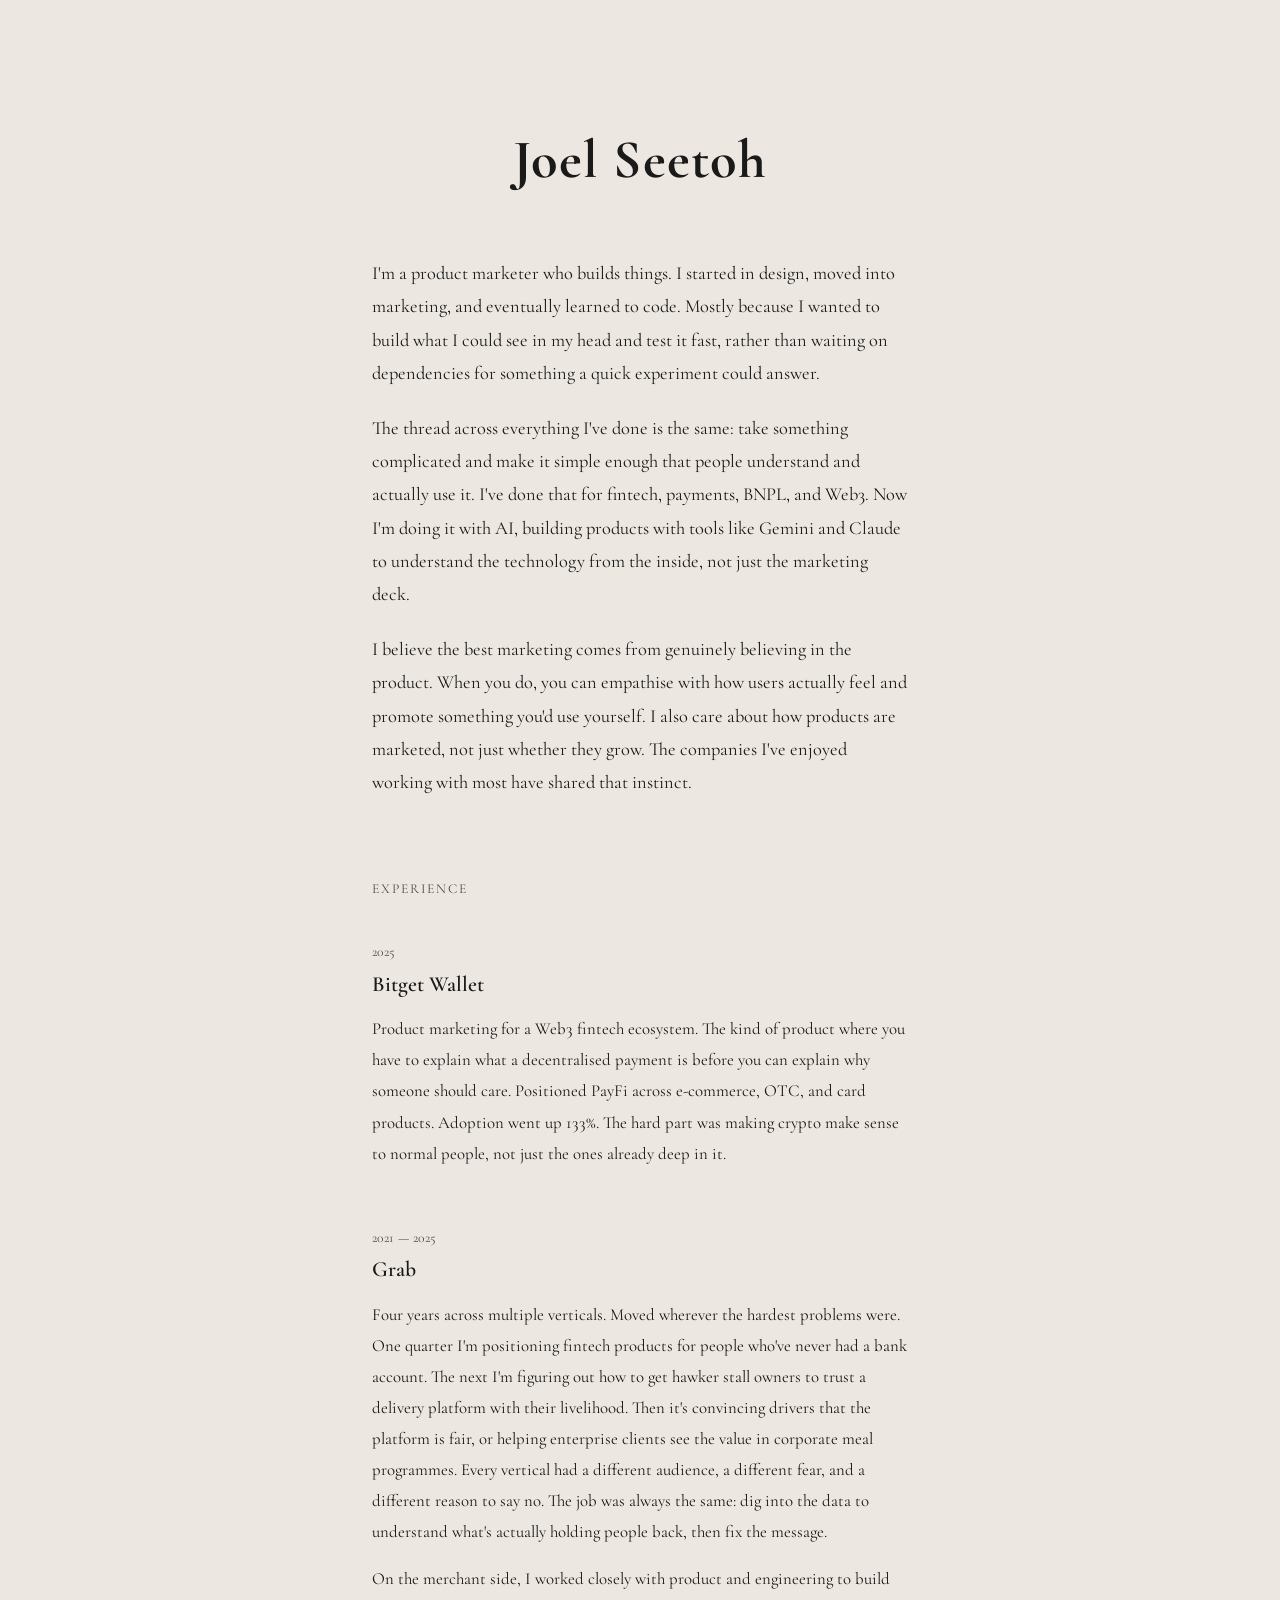
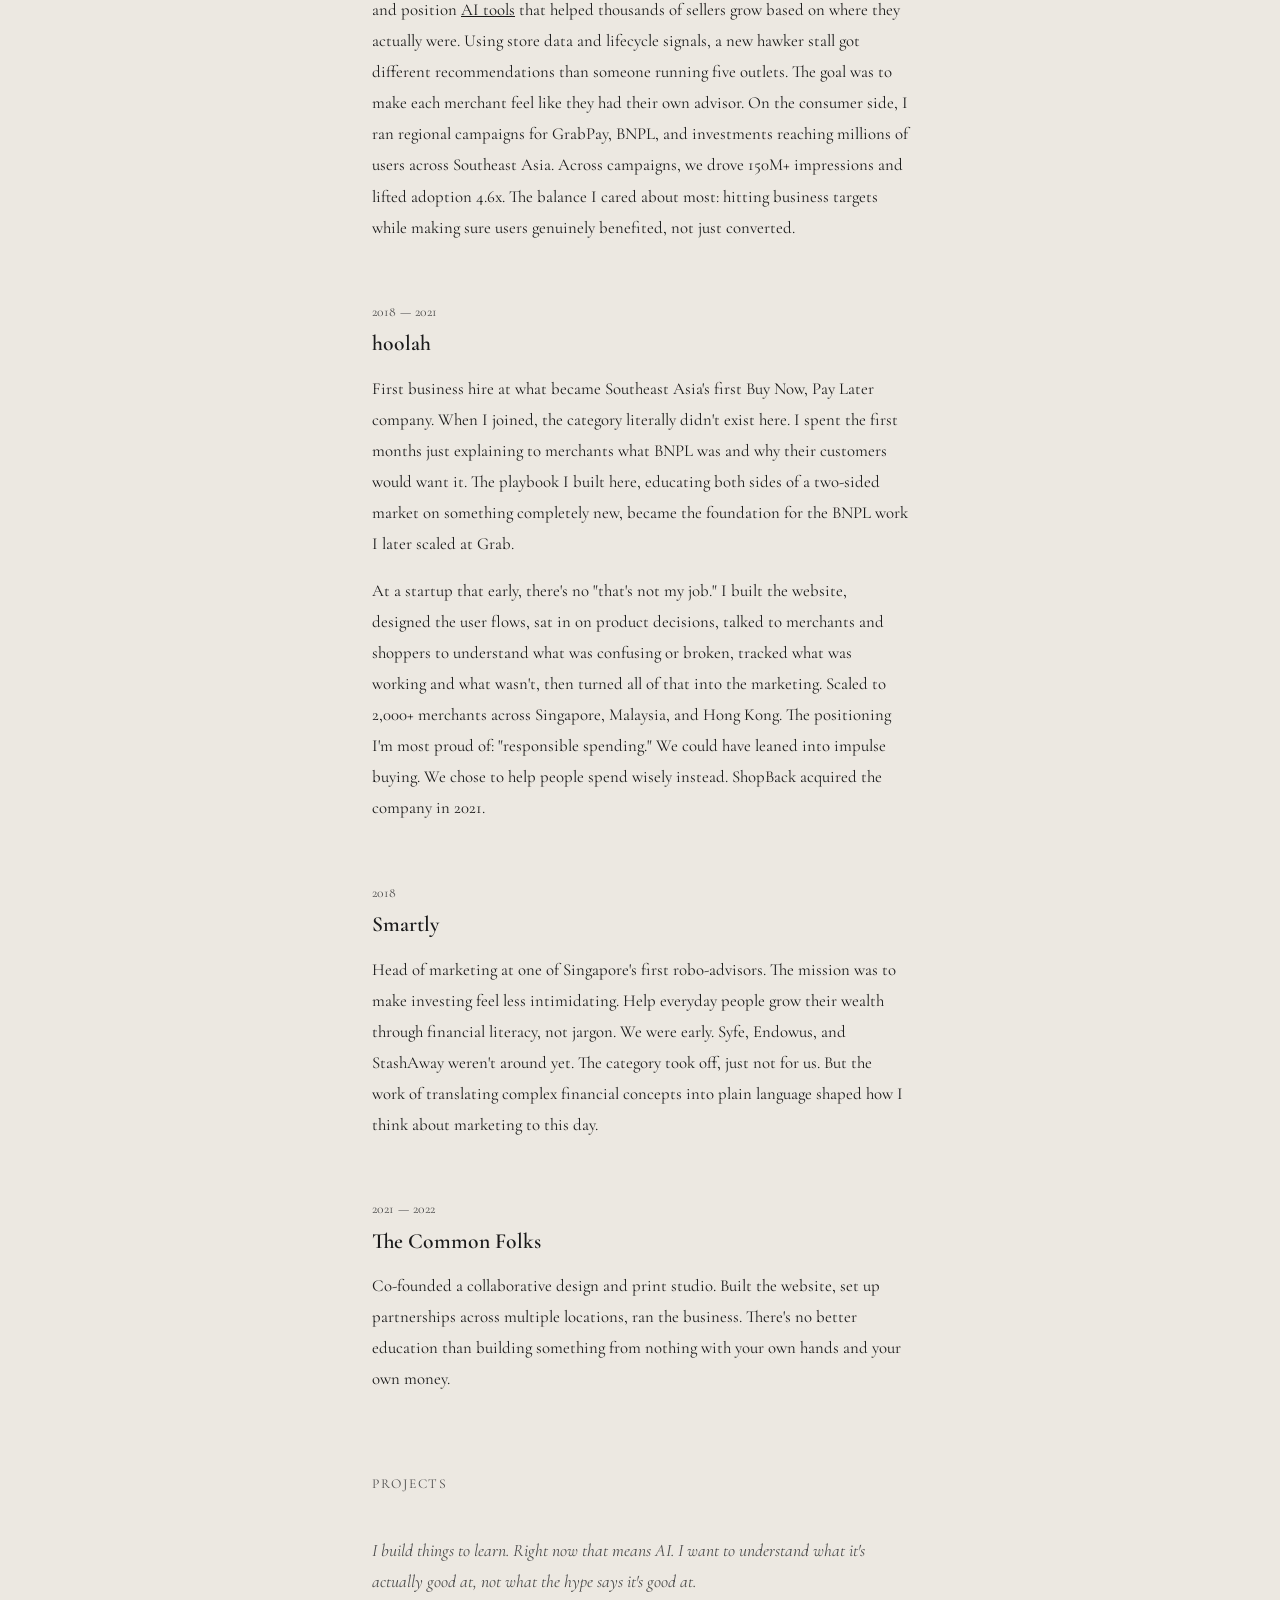
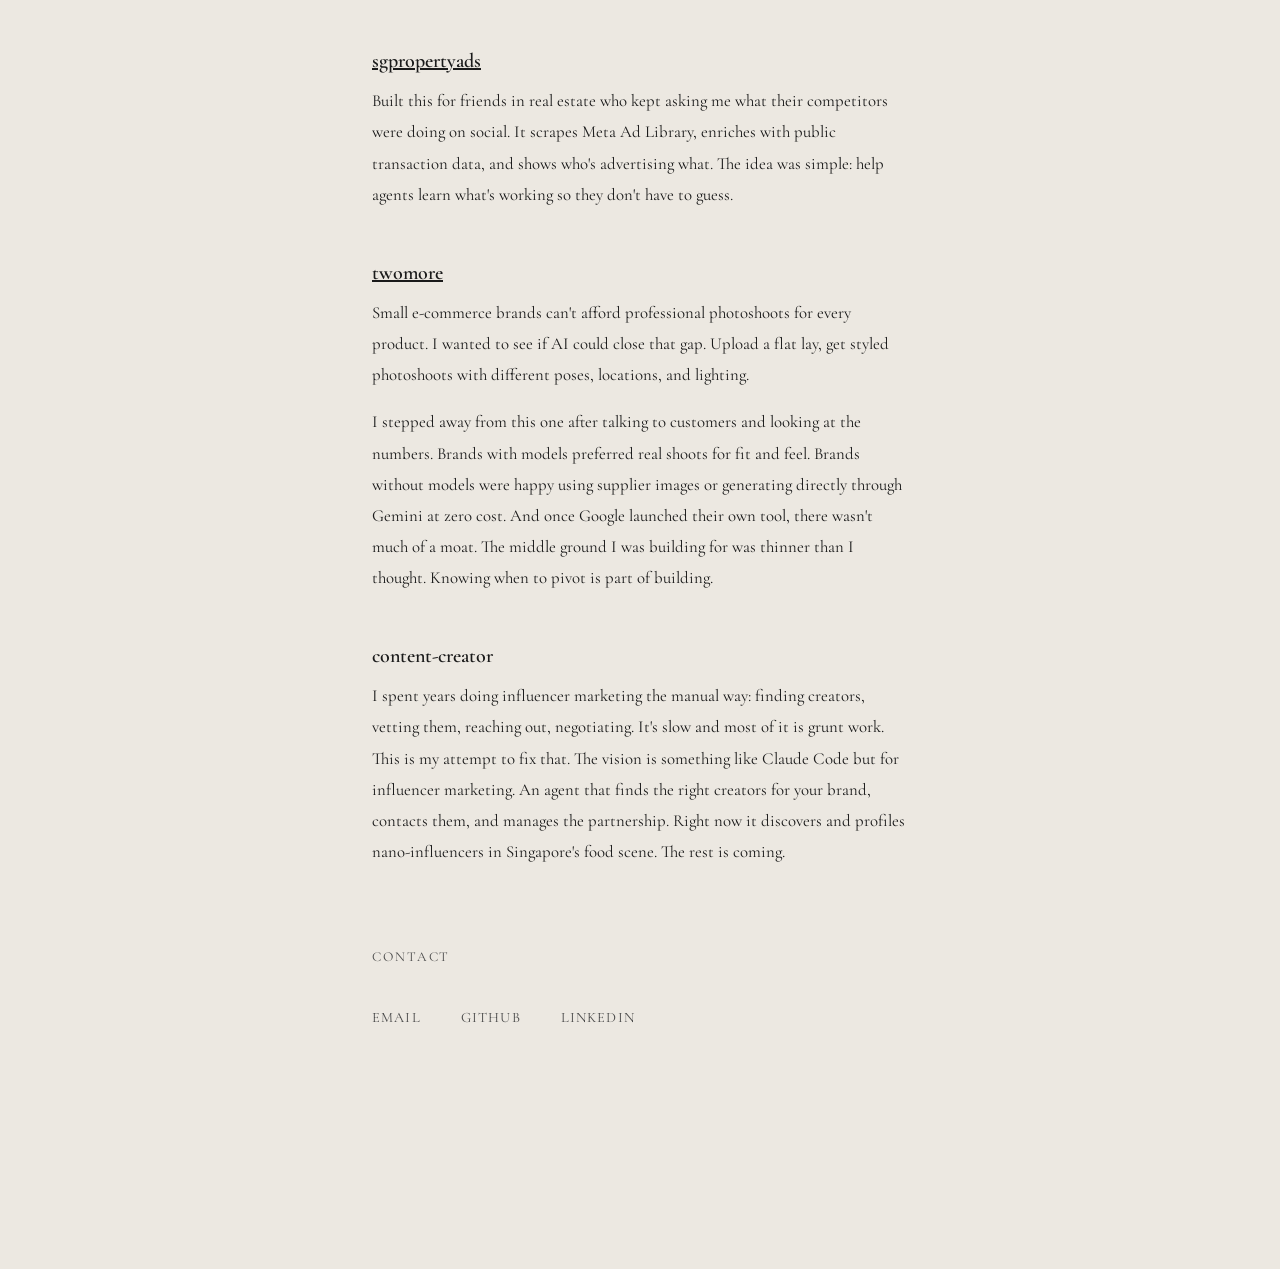
==== index.html @ f3212699 "Initial commit: personal website" ====
<!DOCTYPE html>
<html lang="en">
<head>
  <meta charset="UTF-8">
  <meta name="viewport" content="width=device-width, initial-scale=1.0">
  <title>Joel Seetoh</title>
  <meta name="description" content="Joel Seetoh — product marketer and builder. I make complicated things simple enough that people actually use them.">
  <meta property="og:title" content="Joel Seetoh">
  <meta property="og:description" content="Product marketer and builder. I make complicated things simple enough that people actually use them.">
  <meta property="og:type" content="website">
  <meta property="og:image" content="https://joelseetoh.com/og-image.png">
  <meta property="og:url" content="https://joelseetoh.com/">
  <meta property="og:site_name" content="Joel Seetoh">
  <meta name="twitter:card" content="summary_large_image">
  <meta name="twitter:title" content="Joel Seetoh">
  <meta name="twitter:description" content="Product marketer and builder. I make complicated things simple enough that people actually use them.">
  <meta name="twitter:image" content="https://joelseetoh.com/og-image.png">
  <link rel="icon" href="favicon.svg" type="image/svg+xml">
  <link rel="preconnect" href="https://fonts.googleapis.com">
  <link rel="preconnect" href="https://fonts.gstatic.com" crossorigin>
  <link href="https://fonts.googleapis.com/css2?family=Cormorant+Garamond:ital,wght@0,300;0,400;0,500;0,600;0,700;1,300;1,400;1,500&display=swap" rel="stylesheet">
  <link rel="stylesheet" href="style.css">
</head>
<body>

  <article>

    <header>
      <h1>Joel Seetoh</h1>
    </header>

    <section class="about">
      <p>I'm a product marketer who builds things. I started in design, moved into marketing, and eventually learned to code. Mostly because I wanted to build what I could see in my head and test it fast, rather than waiting on dependencies for something a quick experiment could answer.</p>
      <p>The thread across everything I've done is the same: take something complicated and make it simple enough that people understand and actually use it. I've done that for fintech, payments, BNPL, and Web3. Now I'm doing it with AI, building products with tools like Gemini and Claude to understand the technology from the inside, not just the marketing deck.</p>
      <p>I believe the best marketing comes from genuinely believing in the product. When you do, you can empathise with how users actually feel and promote something you'd use yourself. I also care about how products are marketed, not just whether they grow. The companies I've enjoyed working with most have shared that instinct.</p>
    </section>

    <section>
      <h2>Experience</h2>

      <div class="experience-item">
        <span class="period">2025</span>
        <h3>Bitget Wallet</h3>
        <p>Product marketing for a Web3 fintech ecosystem. The kind of product where you have to explain what a decentralised payment is before you can explain why someone should care. Positioned PayFi across e-commerce, OTC, and card products. Adoption went up 133%. The hard part was making crypto make sense to normal people, not just the ones already deep in it.</p>
      </div>

      <div class="experience-item">
        <span class="period">2021 — 2025</span>
        <h3>Grab</h3>
        <p>Four years across multiple verticals. Moved wherever the hardest problems were. One quarter I'm positioning fintech products for people who've never had a bank account. The next I'm figuring out how to get hawker stall owners to trust a delivery platform with their livelihood. Then it's convincing drivers that the platform is fair, or helping enterprise clients see the value in corporate meal programmes. Every vertical had a different audience, a different fear, and a different reason to say no. The job was always the same: dig into the data to understand what's actually holding people back, then fix the message.</p>
        <p>On the merchant side, I worked closely with product and engineering to build and position <a href="https://www.grab.com/sg/inside-grab/stories/new-tools-we-launched-in-2025-for-grab-merchants-to-boost-efficiency/">AI tools</a> that helped thousands of sellers grow based on where they actually were. Using store data and lifecycle signals, a new hawker stall got different recommendations than someone running five outlets. The goal was to make each merchant feel like they had their own advisor. On the consumer side, I ran regional campaigns for GrabPay, BNPL, and investments reaching millions of users across Southeast Asia. Across campaigns, we drove 150M+ impressions and lifted adoption 4.6x. The balance I cared about most: hitting business targets while making sure users genuinely benefited, not just converted.</p>
      </div>

      <div class="experience-item">
        <span class="period">2018 — 2021</span>
        <h3>hoolah</h3>
        <p>First business hire at what became Southeast Asia's first Buy Now, Pay Later company. When I joined, the category literally didn't exist here. I spent the first months just explaining to merchants what BNPL was and why their customers would want it. The playbook I built here, educating both sides of a two-sided market on something completely new, became the foundation for the BNPL work I later scaled at Grab.</p>
        <p>At a startup that early, there's no "that's not my job." I built the website, designed the user flows, sat in on product decisions, talked to merchants and shoppers to understand what was confusing or broken, tracked what was working and what wasn't, then turned all of that into the marketing. Scaled to 2,000+ merchants across Singapore, Malaysia, and Hong Kong. The positioning I'm most proud of: "responsible spending." We could have leaned into impulse buying. We chose to help people spend wisely instead. ShopBack acquired the company in 2021.</p>
      </div>

      <div class="experience-item">
        <span class="period">2018</span>
        <h3>Smartly</h3>
        <p>Head of marketing at one of Singapore's first robo-advisors. The mission was to make investing feel less intimidating. Help everyday people grow their wealth through financial literacy, not jargon. We were early. Syfe, Endowus, and StashAway weren't around yet. The category took off, just not for us. But the work of translating complex financial concepts into plain language shaped how I think about marketing to this day.</p>
      </div>

      <div class="experience-item">
        <span class="period">2021 — 2022</span>
        <h3>The Common Folks</h3>
        <p>Co-founded a collaborative design and print studio. Built the website, set up partnerships across multiple locations, ran the business. There's no better education than building something from nothing with your own hands and your own money.</p>
      </div>
    </section>

    <section>
      <h2>Projects</h2>
      <p class="section-intro">I build things to learn. Right now that means AI. I want to understand what it's actually good at, not what the hype says it's good at.</p>

      <div class="project-item">
        <h3><a href="https://sgpropertyads.com">sgpropertyads</a></h3>
        <p>Built this for friends in real estate who kept asking me what their competitors were doing on social. It scrapes Meta Ad Library, enriches with public transaction data, and shows who's advertising what. The idea was simple: help agents learn what's working so they don't have to guess.</p>
      </div>

      <div class="project-item">
        <h3><a href="https://two-more.com">twomore</a></h3>
        <p>Small e-commerce brands can't afford professional photoshoots for every product. I wanted to see if AI could close that gap. Upload a flat lay, get styled photoshoots with different poses, locations, and lighting.</p>
        <p>I stepped away from this one after talking to customers and looking at the numbers. Brands with models preferred real shoots for fit and feel. Brands without models were happy using supplier images or generating directly through Gemini at zero cost. And once Google launched their own tool, there wasn't much of a moat. The middle ground I was building for was thinner than I thought. Knowing when to pivot is part of building.</p>
      </div>

      <div class="project-item">
        <h3>content-creator</h3>
        <p>I spent years doing influencer marketing the manual way: finding creators, vetting them, reaching out, negotiating. It's slow and most of it is grunt work. This is my attempt to fix that. The vision is something like Claude Code but for influencer marketing. An agent that finds the right creators for your brand, contacts them, and manages the partnership. Right now it discovers and profiles nano-influencers in Singapore's food scene. The rest is coming.</p>
      </div>
    </section>

    <section class="contact">
      <h2>Contact</h2>
      <ul>
        <li><a href="mailto:joelseetoh@gmail.com">Email</a></li>
        <li><a href="https://github.com/kurosagii">GitHub</a></li>
        <li><a href="https://linkedin.com/in/joelseetoh">LinkedIn</a></li>
      </ul>
    </section>

  </article>

</body>
</html>
---- style.css ----
*,
*::before,
*::after {
  margin: 0;
  padding: 0;
  box-sizing: border-box;
}

:root {
  --bg: #ece8e1;
  --text: #1a1a1a;
  --text-secondary: #4a4a4a;
  --font: "Cormorant Garamond", "Georgia", serif;
}

html {
  scroll-behavior: smooth;
  -webkit-font-smoothing: antialiased;
  -moz-osx-font-smoothing: grayscale;
}

body {
  font-family: var(--font);
  color: var(--text);
  background-color: var(--bg);
  line-height: 1.5;
}

::selection {
  background-color: rgba(0, 100, 255, 0.26);
}

a {
  color: var(--text);
  text-decoration: underline;
  transition: opacity 0.2s ease;
}

a:hover {
  opacity: 0.4;
}

/* Layout */
article {
  max-width: 600px;
  margin: 0 auto;
  padding: 8rem 2rem 10rem;
}

/* Header */
header {
  margin-bottom: 4rem;
  text-align: center;
}

h1 {
  font-size: clamp(2.4rem, 5vw, 3.4rem);
  font-weight: 700;
  letter-spacing: 0.02em;
  line-height: 1.2;
}

/* About */
.about {
  margin-bottom: 5rem;
}

.about p {
  font-size: 1.15rem;
  font-weight: 400;
  line-height: 1.8;
  margin-bottom: 1.4rem;
}

.about p:last-child {
  margin-bottom: 0;
}

/* Sections */
section {
  margin-bottom: 5rem;
}

h2 {
  font-size: 0.85rem;
  font-weight: 400;
  letter-spacing: 0.14em;
  text-transform: uppercase;
  color: var(--text-secondary);
  margin-bottom: 2.5rem;
}

.section-intro {
  font-size: 1.1rem;
  font-weight: 400;
  font-style: italic;
  line-height: 1.8;
  color: var(--text-secondary);
  margin-bottom: 3rem;
}

/* Experience */
.experience-item {
  margin-bottom: 3.5rem;
}

.experience-item:last-child {
  margin-bottom: 0;
}

.experience-item .period {
  font-size: 0.85rem;
  color: var(--text-secondary);
  letter-spacing: 0.03em;
}

.experience-item h3 {
  font-size: 1.35rem;
  font-weight: 600;
  margin: 0.3rem 0 0.8rem;
}

.experience-item p {
  font-size: 1.05rem;
  font-weight: 400;
  line-height: 1.85;
  margin-bottom: 1rem;
}

.experience-item p:last-child {
  margin-bottom: 0;
}

/* Projects */
.project-item {
  margin-bottom: 3rem;
}

.project-item:last-child {
  margin-bottom: 0;
}

.project-item h3 {
  font-size: 1.25rem;
  font-weight: 600;
  margin-bottom: 0.6rem;
}

.project-item p {
  font-size: 1.05rem;
  font-weight: 400;
  line-height: 1.85;
  margin-bottom: 1rem;
}

.project-item p:last-child {
  margin-bottom: 0;
}

/* Contact */
.contact ul {
  list-style: none;
  display: flex;
  gap: 2.5rem;
}

.contact li {
  font-size: 0.9rem;
}

.contact a {
  font-weight: 400;
  letter-spacing: 0.08em;
  text-transform: uppercase;
  text-decoration: none;
  color: var(--text-secondary);
}

.contact a:hover {
  color: var(--text);
  opacity: 1;
}

/* Mobile */
@media (max-width: 480px) {
  article {
    padding: 5rem 1.5rem 6rem;
  }

  .contact ul {
    gap: 1.5rem;
  }
}
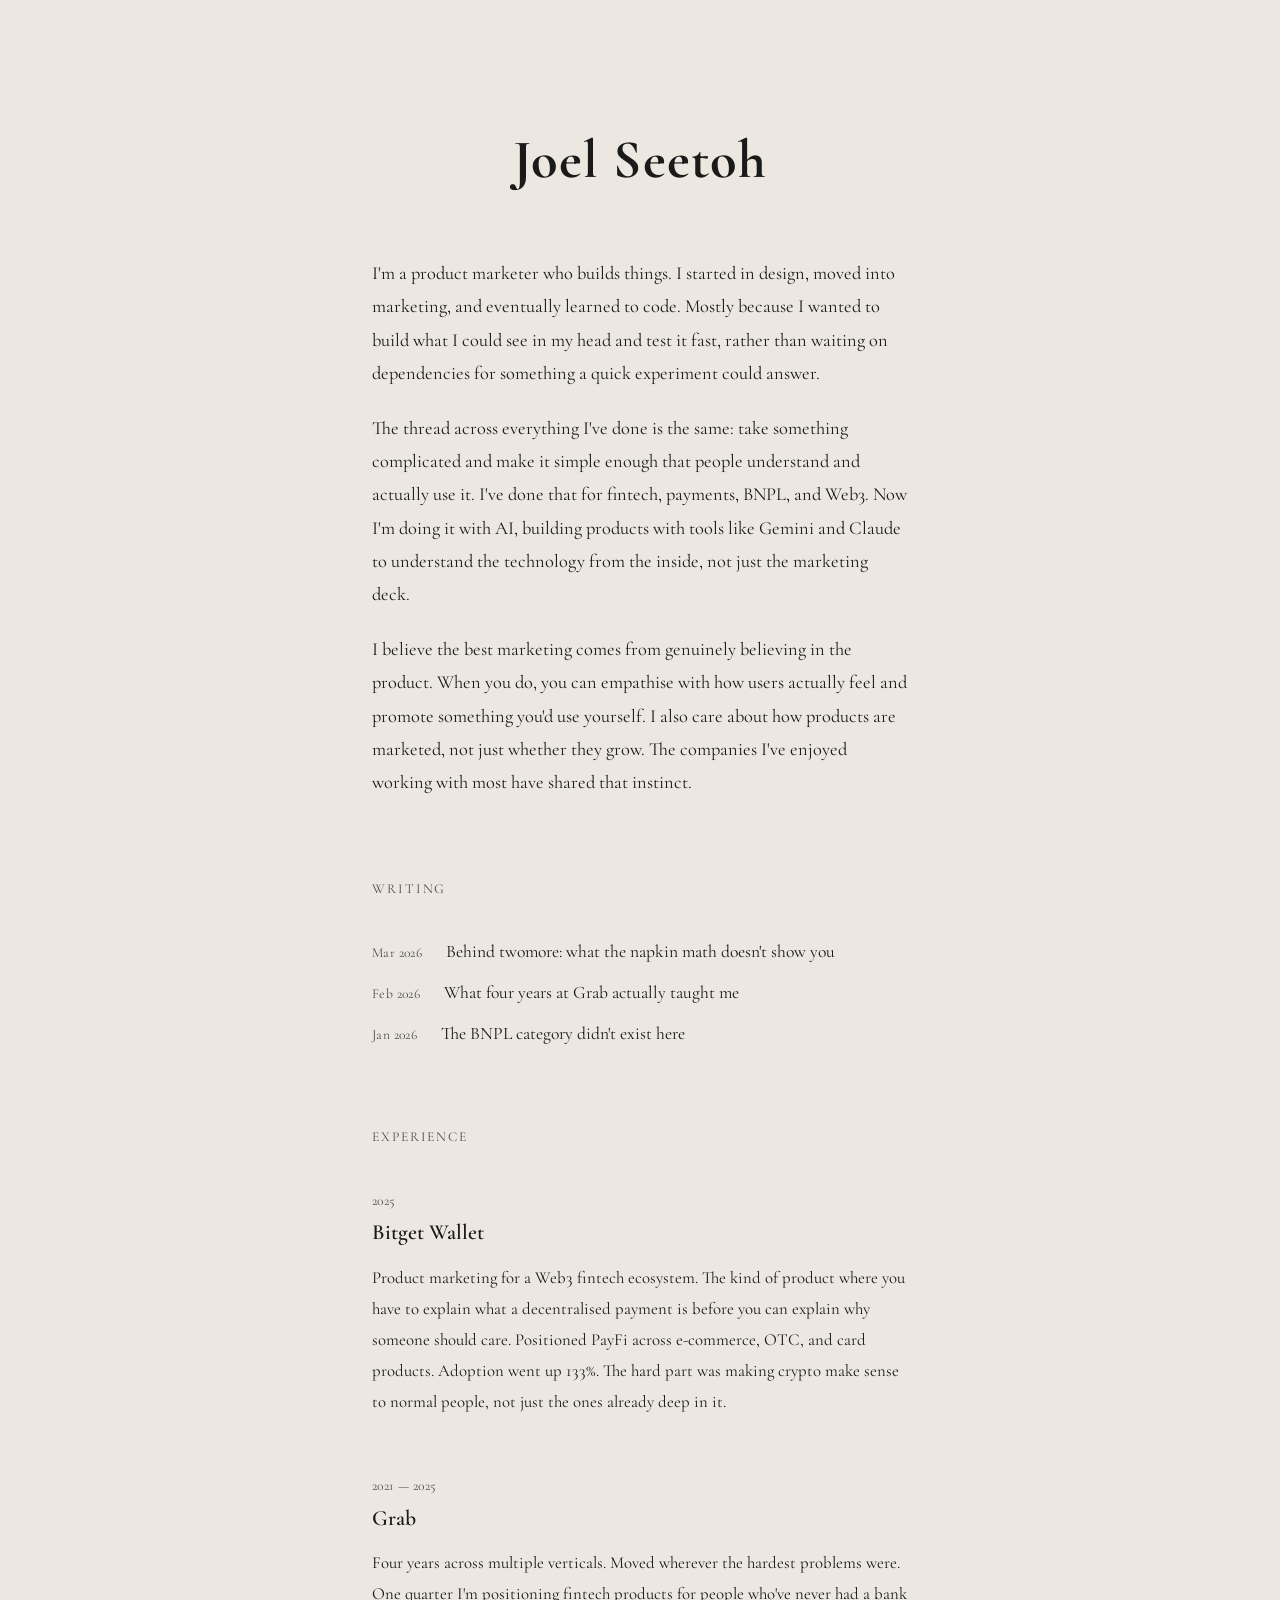
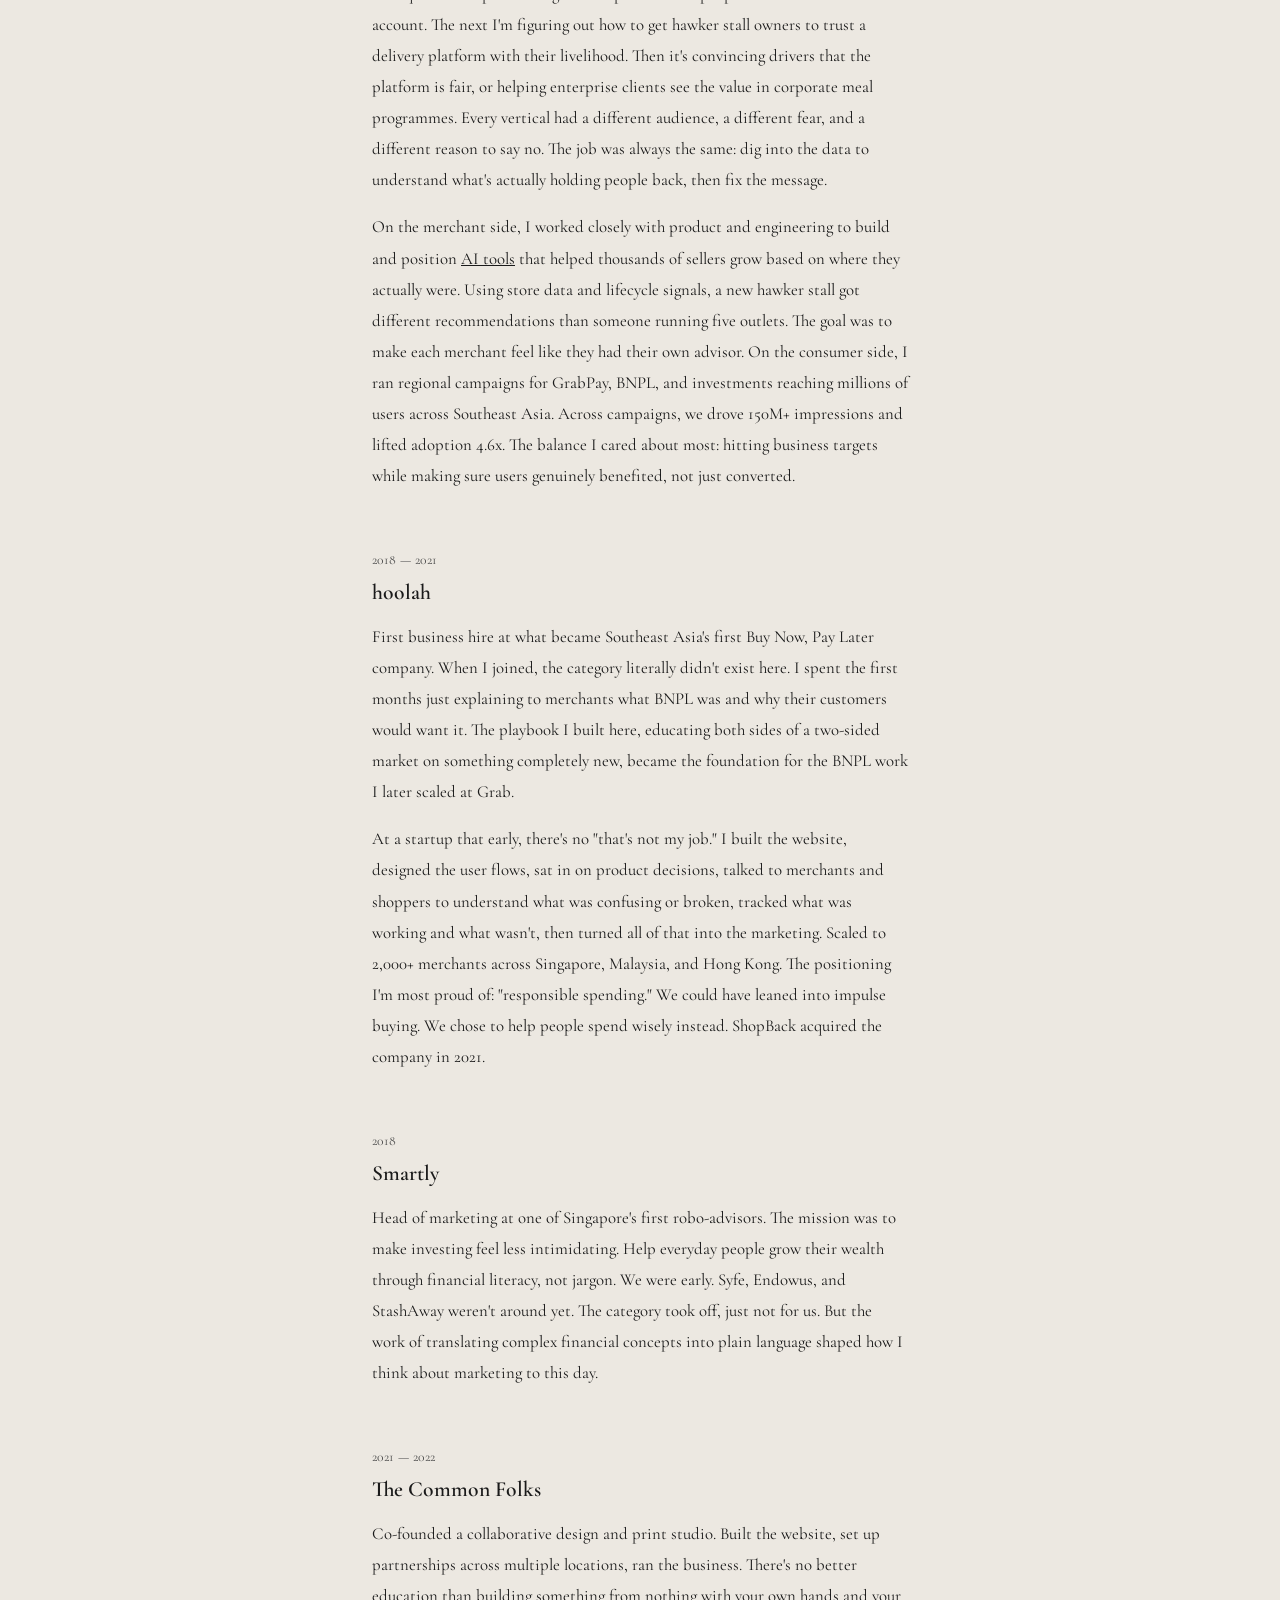
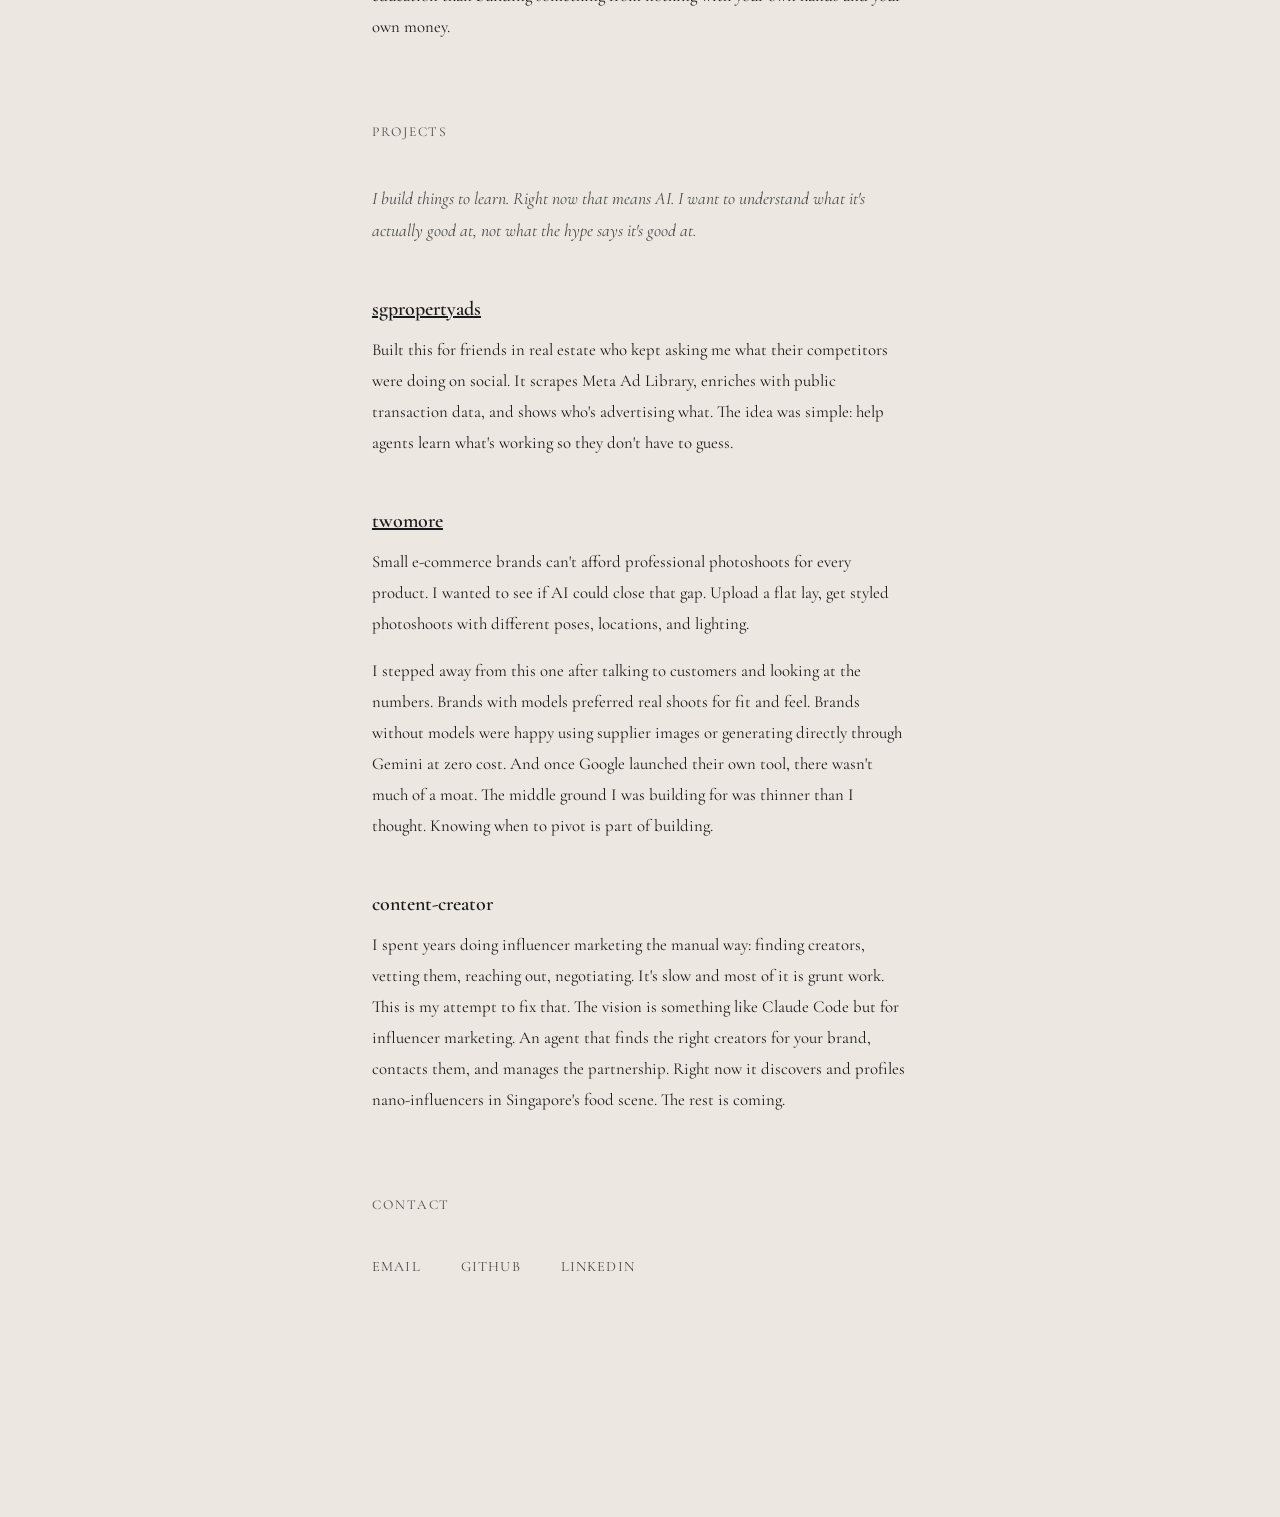
==== commit d0cf5f52: "Add Writing section and blog post styles Co-Authored-By: Claude Sonnet 4.6 <noreply@anthropic.com>" ====
--- a/index.html
+++ b/index.html
@@ -20,6 +20,14 @@
   <link rel="preconnect" href="https://fonts.gstatic.com" crossorigin>
   <link href="https://fonts.googleapis.com/css2?family=Cormorant+Garamond:ital,wght@0,300;0,400;0,500;0,600;0,700;1,300;1,400;1,500&display=swap" rel="stylesheet">
   <link rel="stylesheet" href="style.css">
+  <!-- PostHog -->
+  <script>
+    !function(t,e){var o,n,p,r;e.__SV||(window.posthog=e,e._i=[],e.init=function(i,s,a){function g(t,e){var o=e.split(".");2==o.length&&(t=t[o[0]],e=o[1]),t[e]=function(){t.push([e].concat(Array.prototype.slice.call(arguments,0)))}}(p=t.createElement("script")).type="text/javascript",p.crossOrigin="anonymous",p.async=!0,p.src=s.api_host.replace(".i.posthog.com","-assets.i.posthog.com")+"/static/array.js",(r=t.getElementsByTagName("script")[0]).parentNode.insertBefore(p,r);var u=e;for(void 0!==a?u=e[a]=[]:a="posthog",u.people=u.people||[],u.toString=function(t){var e="posthog";return"posthog"!==a&&(e+="."+a),t||(e+=" (stub)"),e},u.people.toString=function(){return u.toString(1)+".people (stub)"},o="init capture register register_once register_for_session unregister unregister_for_session getFeatureFlag getFeatureFlagPayload isFeatureEnabled reloadFeatureFlags updateEarlyAccessFeatureEnrollment getEarlyAccessFeatures on onFeatureFlags onSessionId getSurveys getActiveMatchingSurveys renderSurvey canRenderSurvey identify setPersonProperties group resetGroups setPersonPropertiesForFlags resetPersonPropertiesForFlags setGroupPropertiesForFlags resetGroupPropertiesForFlags reset get_distinct_id getGroups get_session_id get_session_replay_url alias set_config startSessionRecording stopSessionRecording sessionRecordingStarted captureException loadToolbar get_property getSessionProperty createPersonProfile opt_in_capturing opt_out_capturing has_opted_in_capturing has_opted_out_capturing clear_opt_in_out_capturing debug".split(" "),n=0;n<o.length;n++)g(u,o[n]);e._i.push([i,s,a])},e.__SV=1)}(document,window.posthog||[]);
+    posthog.init('phc_DruQY4Qgqo0eXSVyumRodYPZxE56rvlq6wdhV7PceyD', {
+      api_host: 'https://us.i.posthog.com',
+      person_profiles: 'identified_only',
+    })
+  </script>
 </head>
 <body>
 
@@ -33,6 +41,24 @@
       <p>I'm a product marketer who builds things. I started in design, moved into marketing, and eventually learned to code. Mostly because I wanted to build what I could see in my head and test it fast, rather than waiting on dependencies for something a quick experiment could answer.</p>
       <p>The thread across everything I've done is the same: take something complicated and make it simple enough that people understand and actually use it. I've done that for fintech, payments, BNPL, and Web3. Now I'm doing it with AI, building products with tools like Gemini and Claude to understand the technology from the inside, not just the marketing deck.</p>
       <p>I believe the best marketing comes from genuinely believing in the product. When you do, you can empathise with how users actually feel and promote something you'd use yourself. I also care about how products are marketed, not just whether they grow. The companies I've enjoyed working with most have shared that instinct.</p>
+    </section>
+
+    <section class="writing">
+      <h2>Writing</h2>
+      <ul class="writing-list">
+        <li>
+          <span class="period">Mar 2026</span>
+          <a href="/blog/why-i-started-building-with-ai/">Behind twomore: what the napkin math doesn't show you</a>
+        </li>
+        <li>
+          <span class="period">Feb 2026</span>
+          <a href="/blog/what-four-years-at-grab-taught-me/">What four years at Grab actually taught me</a>
+        </li>
+        <li>
+          <span class="period">Jan 2026</span>
+          <a href="/blog/the-bnpl-category-didnt-exist-here/">The BNPL category didn't exist here</a>
+        </li>
+      </ul>
     </section>
 
     <section>
--- a/style.css
+++ b/style.css
@@ -99,6 +99,41 @@
   margin-bottom: 3rem;
 }
 
+/* Writing */
+.writing-list {
+  list-style: none;
+}
+
+.writing-list li {
+  display: flex;
+  gap: 1.5rem;
+  align-items: baseline;
+  margin-bottom: 0.9rem;
+}
+
+.writing-list li:last-child {
+  margin-bottom: 0;
+}
+
+.writing-list .period {
+  font-size: 0.85rem;
+  color: var(--text-secondary);
+  letter-spacing: 0.03em;
+  white-space: nowrap;
+  flex-shrink: 0;
+}
+
+.writing-list a {
+  font-size: 1.1rem;
+  font-weight: 400;
+  text-decoration: none;
+  color: var(--text);
+}
+
+.writing-list a:hover {
+  opacity: 0.4;
+}
+
 /* Experience */
 .experience-item {
   margin-bottom: 3.5rem;
@@ -181,6 +216,106 @@
   opacity: 1;
 }
 
+/* Blog post */
+.home-link {
+  text-decoration: none;
+  color: inherit;
+}
+
+.back-link {
+  display: inline-block;
+  margin-bottom: 4rem;
+  font-size: 0.85rem;
+  letter-spacing: 0.08em;
+  text-transform: uppercase;
+  text-decoration: none;
+  color: var(--text-secondary);
+}
+
+.back-link:hover {
+  color: var(--text);
+  opacity: 1;
+}
+
+.post-header {
+  margin-bottom: 3.5rem;
+}
+
+.post-title {
+  font-size: clamp(1.8rem, 4vw, 2.6rem);
+  font-weight: 600;
+  line-height: 1.25;
+  letter-spacing: 0.01em;
+  margin-bottom: 0.75rem;
+}
+
+.post-date {
+  font-size: 0.85rem;
+  color: var(--text-secondary);
+  letter-spacing: 0.03em;
+}
+
+.post-body p {
+  font-size: 1.1rem;
+  font-weight: 400;
+  line-height: 1.9;
+  margin-bottom: 1.6rem;
+}
+
+.post-body h3 {
+  font-size: 1.2rem;
+  font-weight: 600;
+  letter-spacing: 0.01em;
+  margin-top: 3rem;
+  margin-bottom: 1rem;
+}
+
+.post-body p:last-child {
+  margin-bottom: 0;
+}
+
+/* Post images */
+.post-image {
+  margin: 2.5rem 0;
+}
+
+.post-image img {
+  width: 100%;
+  display: block;
+}
+
+.post-image figcaption {
+  font-size: 0.82rem;
+  color: var(--text-secondary);
+  margin-top: 0.6rem;
+  line-height: 1.5;
+}
+
+.post-image .image-pair {
+  display: grid;
+  grid-template-columns: 1fr 1fr;
+  gap: 4px;
+}
+
+.post-image .image-pair img {
+  width: 100%;
+  display: block;
+  object-fit: cover;
+}
+
+.post-image .placeholder {
+  width: 100%;
+  aspect-ratio: 16 / 9;
+  background-color: #e0dbd4;
+  display: flex;
+  align-items: center;
+  justify-content: center;
+  font-size: 0.8rem;
+  color: var(--text-secondary);
+  letter-spacing: 0.08em;
+  text-transform: uppercase;
+}
+
 /* Mobile */
 @media (max-width: 480px) {
   article {
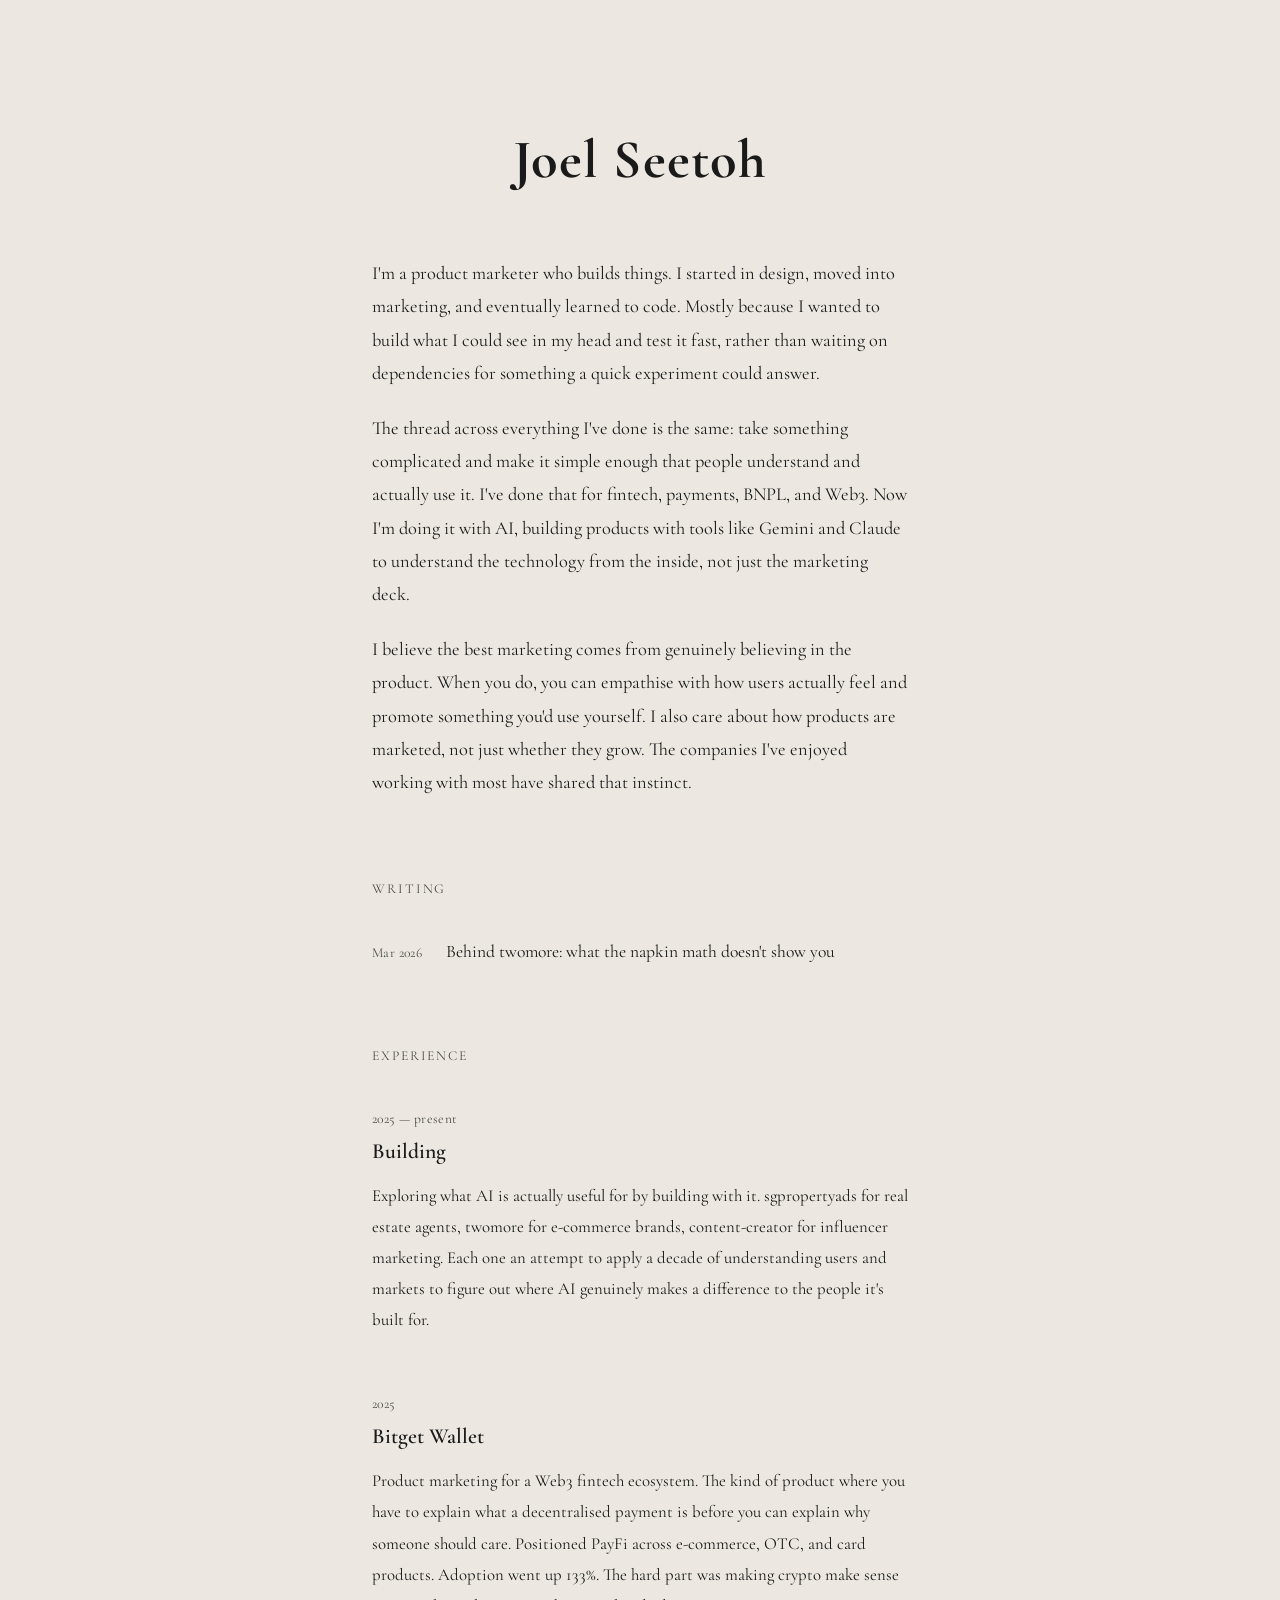
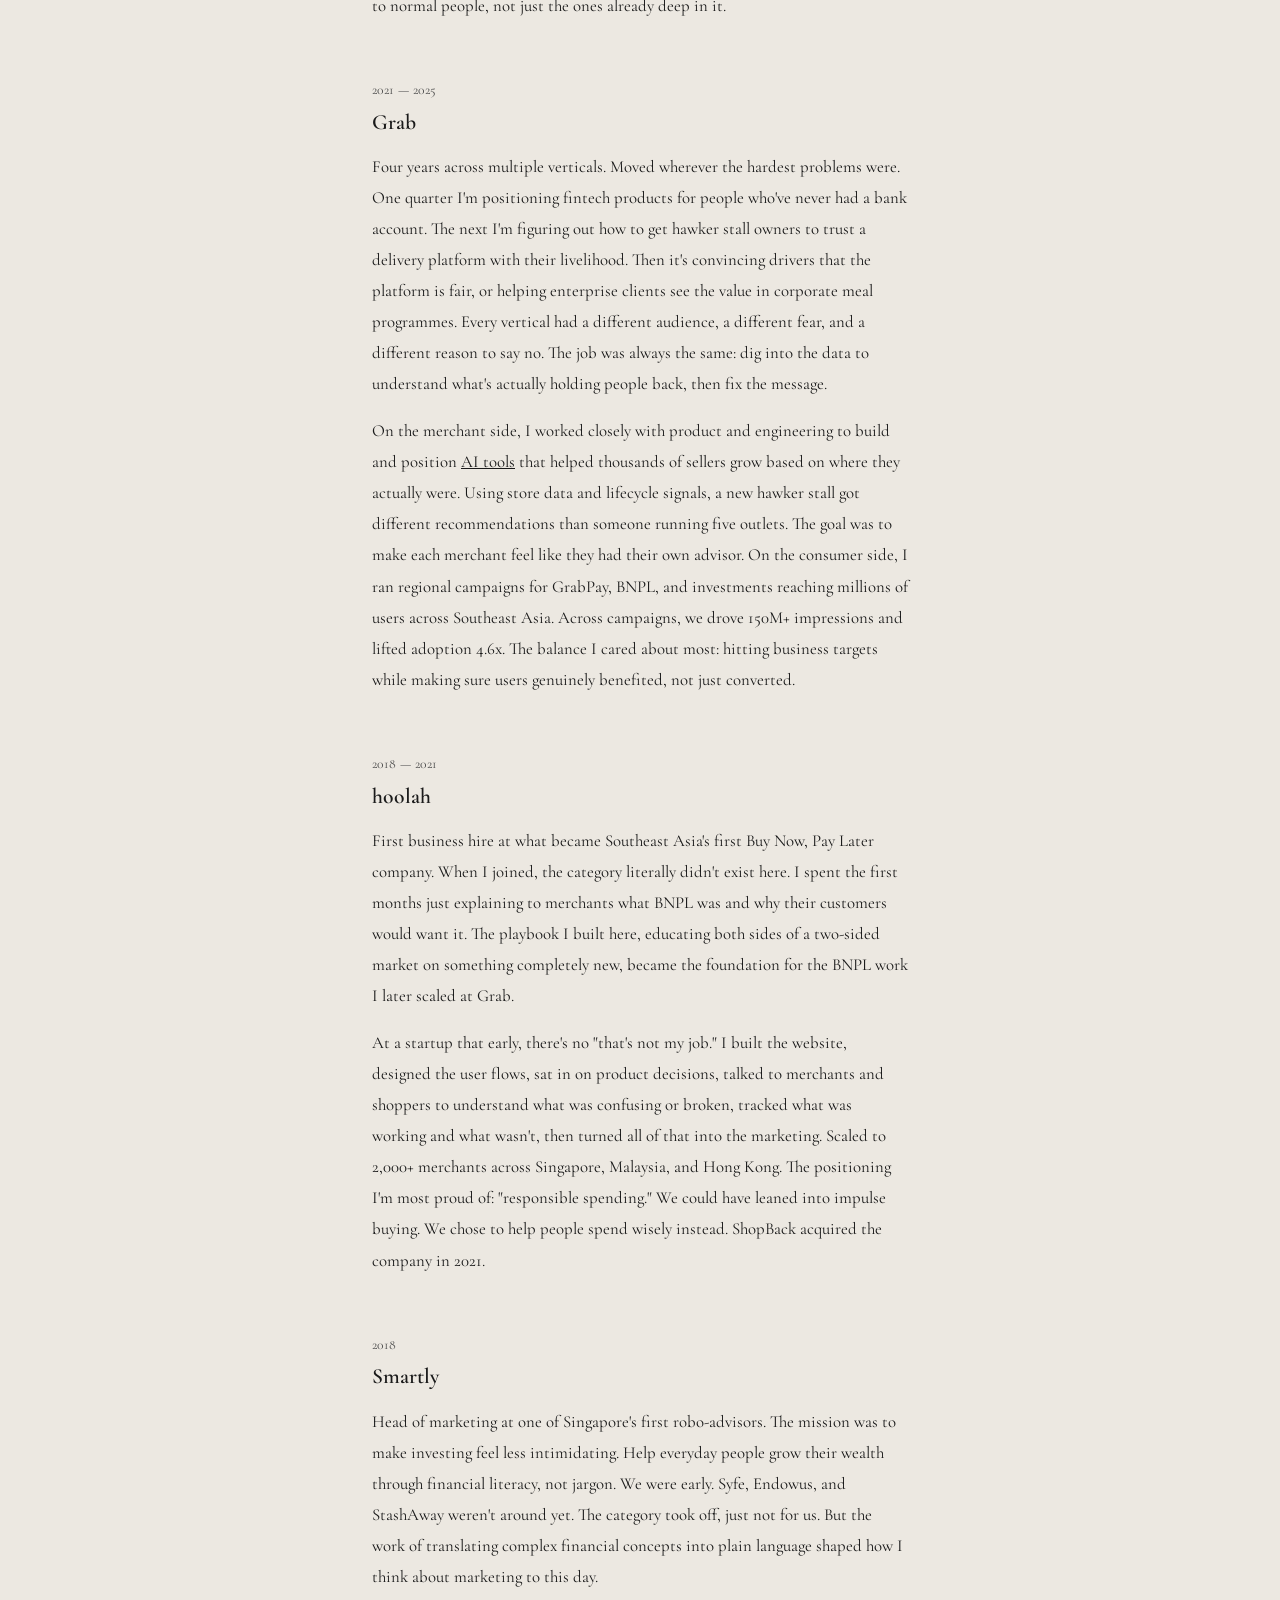
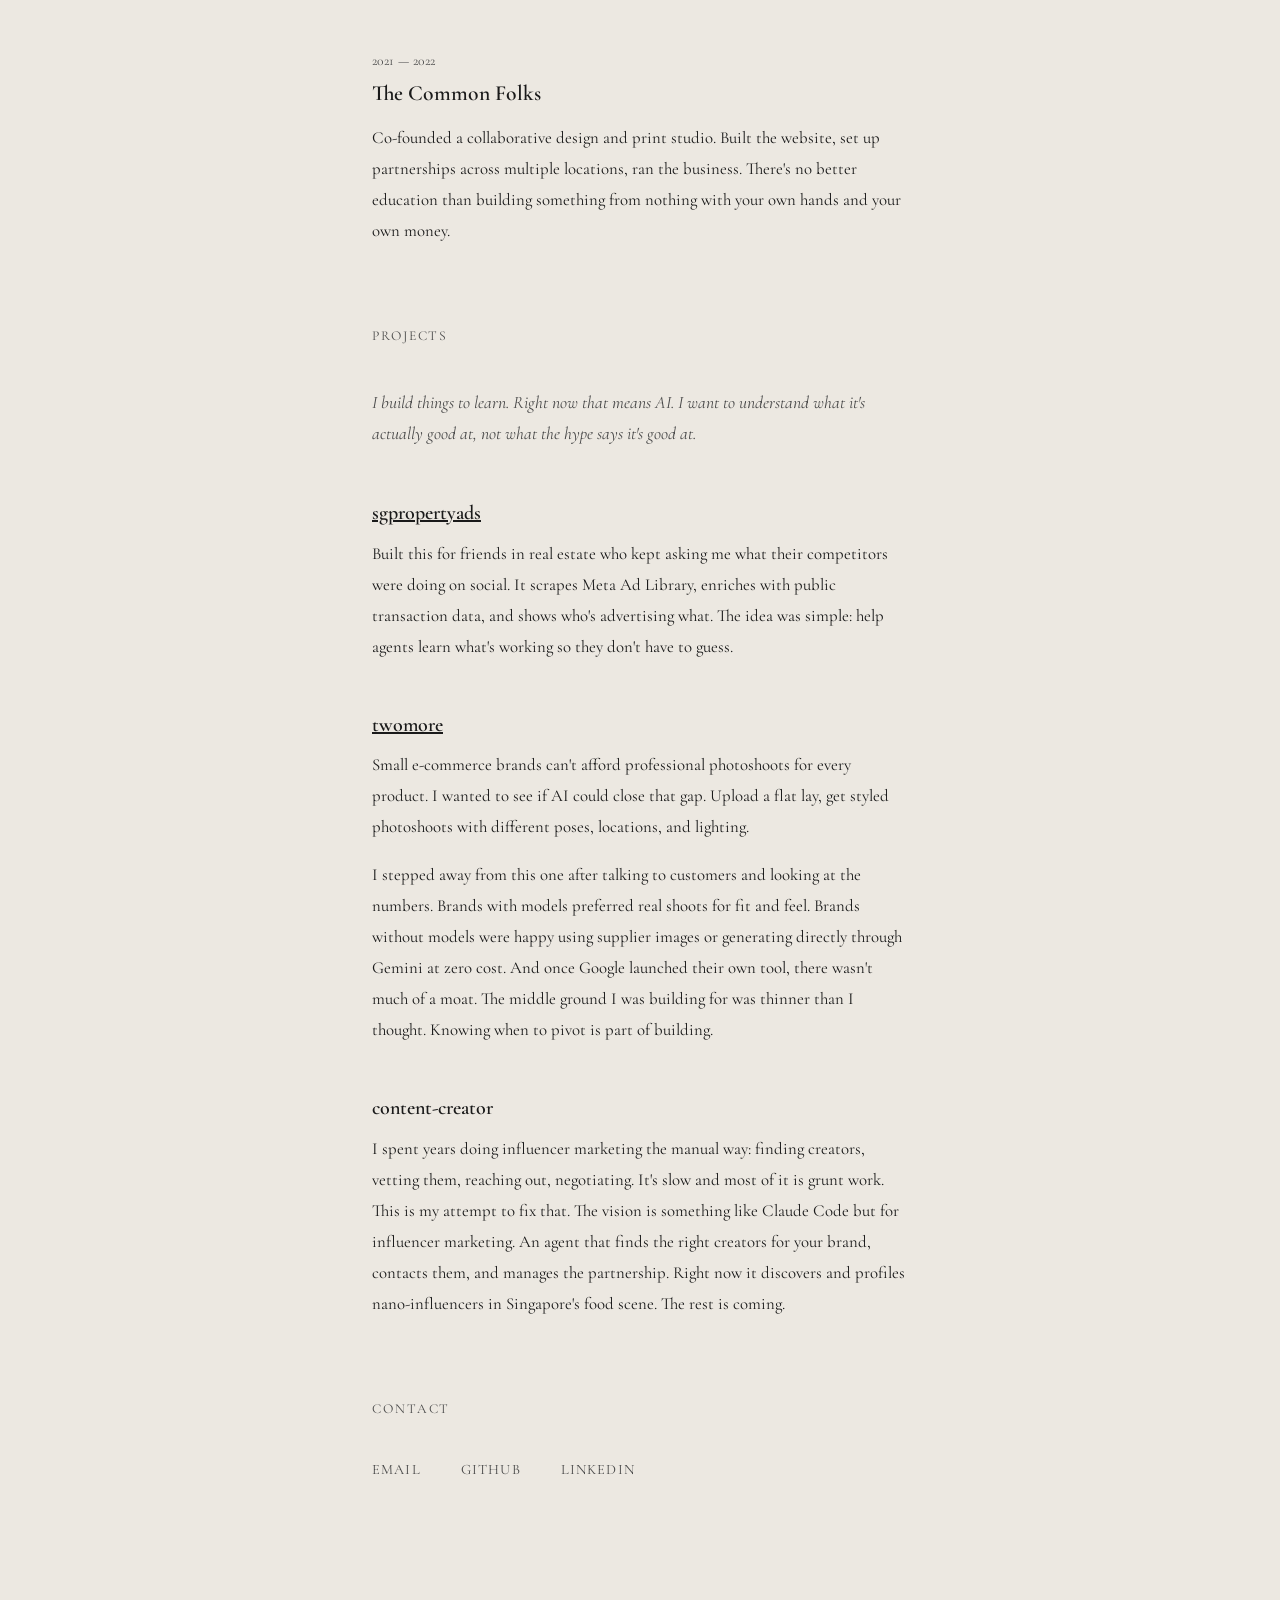
==== commit fc757f15: "Update homepage Writing section, experience entry, and blog post edits Co-Authored-By: Claude Sonnet" ====
--- a/index.html
+++ b/index.html
@@ -50,19 +50,17 @@
           <span class="period">Mar 2026</span>
           <a href="/blog/why-i-started-building-with-ai/">Behind twomore: what the napkin math doesn't show you</a>
         </li>
-        <li>
-          <span class="period">Feb 2026</span>
-          <a href="/blog/what-four-years-at-grab-taught-me/">What four years at Grab actually taught me</a>
-        </li>
-        <li>
-          <span class="period">Jan 2026</span>
-          <a href="/blog/the-bnpl-category-didnt-exist-here/">The BNPL category didn't exist here</a>
-        </li>
       </ul>
     </section>
 
     <section>
       <h2>Experience</h2>
+
+      <div class="experience-item">
+        <span class="period">2025 — present</span>
+        <h3>Building</h3>
+        <p>Exploring what AI is actually useful for by building with it. sgpropertyads for real estate agents, twomore for e-commerce brands, content-creator for influencer marketing. Each one an attempt to apply a decade of understanding users and markets to figure out where AI genuinely makes a difference to the people it's built for.</p>
+      </div>
 
       <div class="experience-item">
         <span class="period">2025</span>
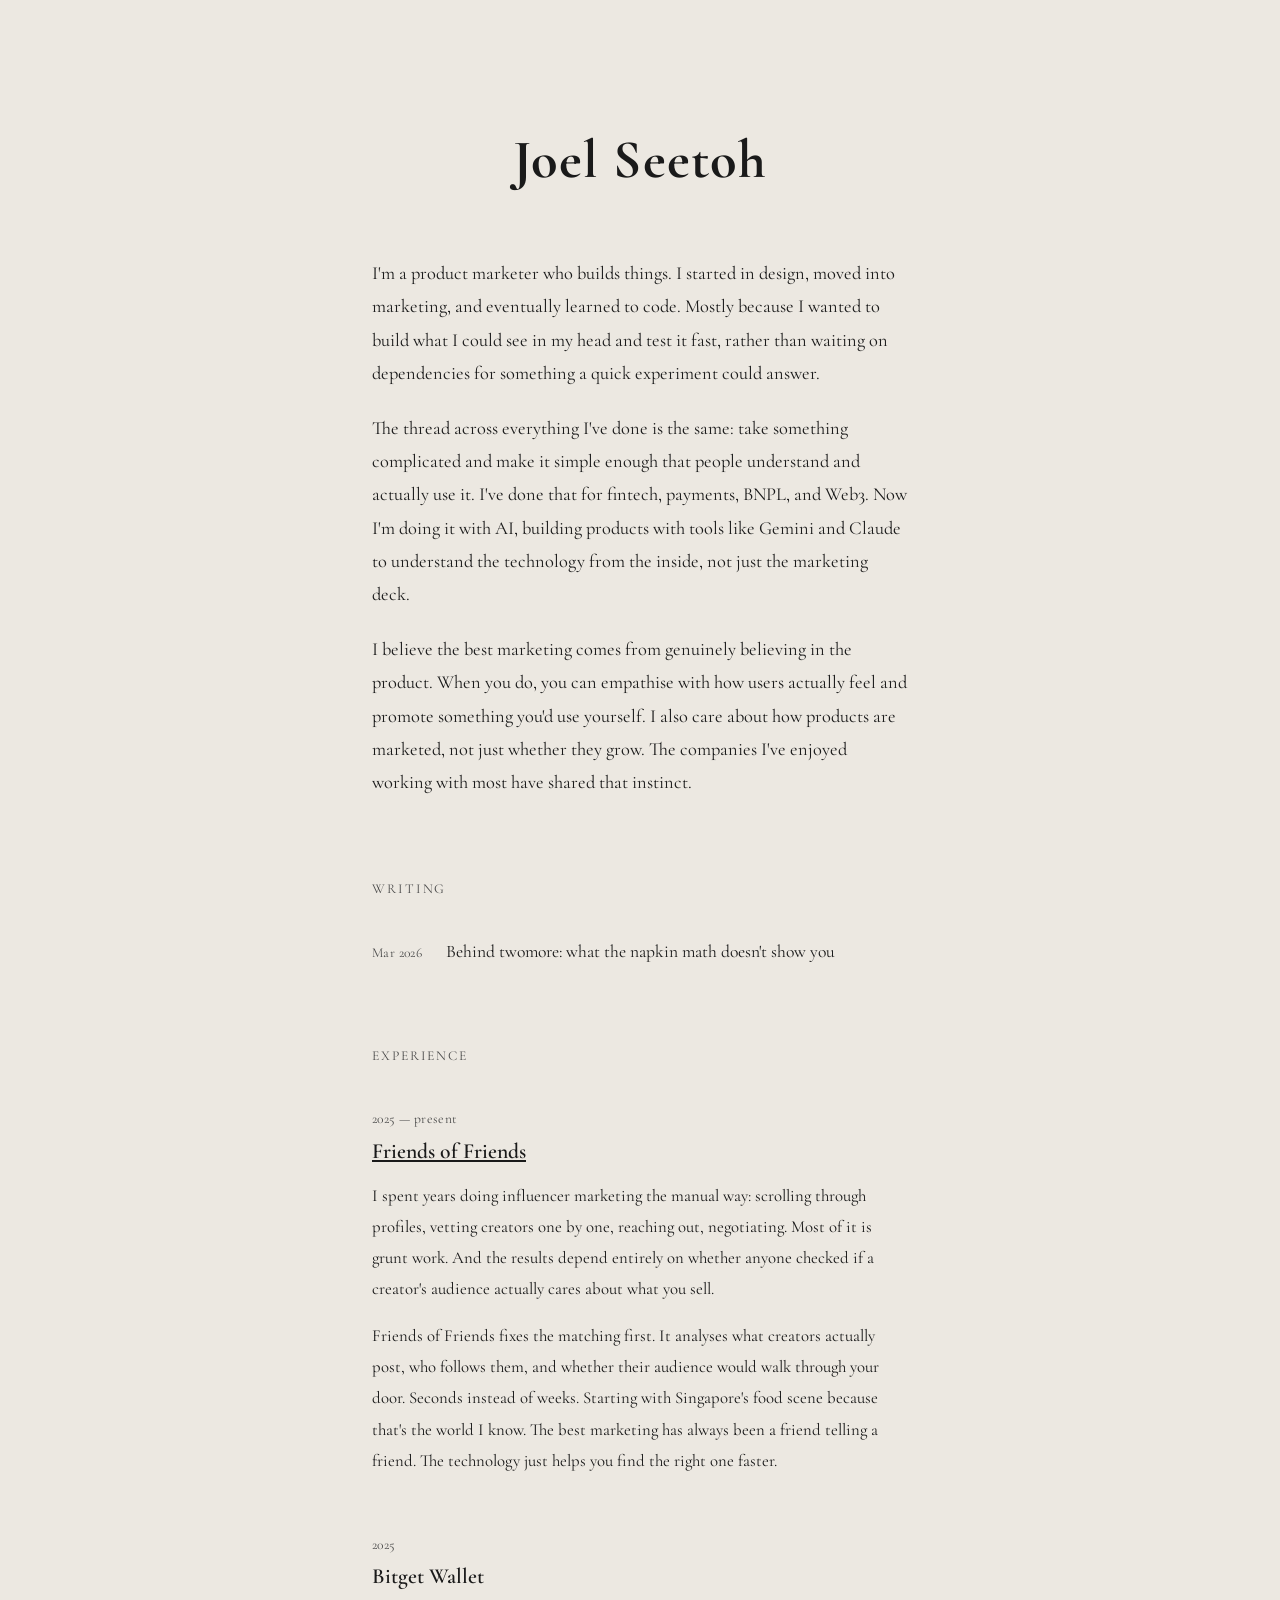
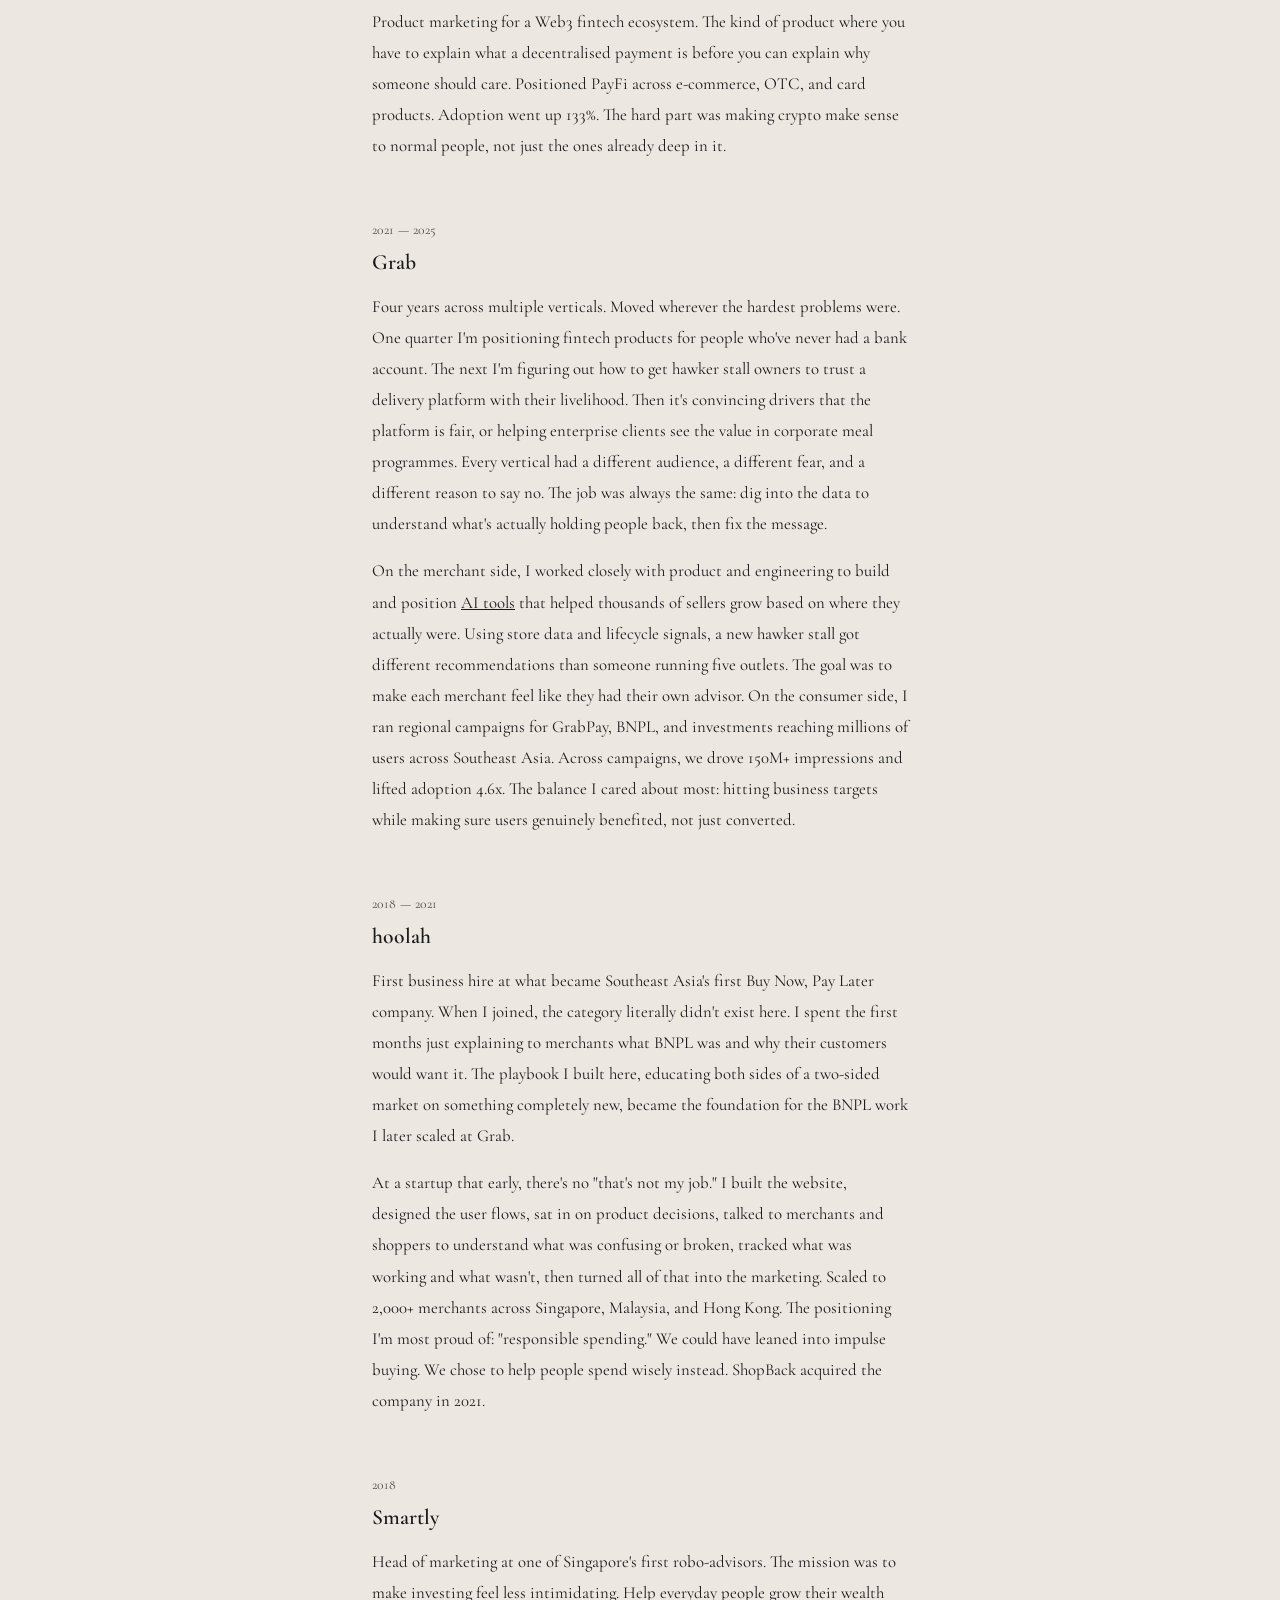
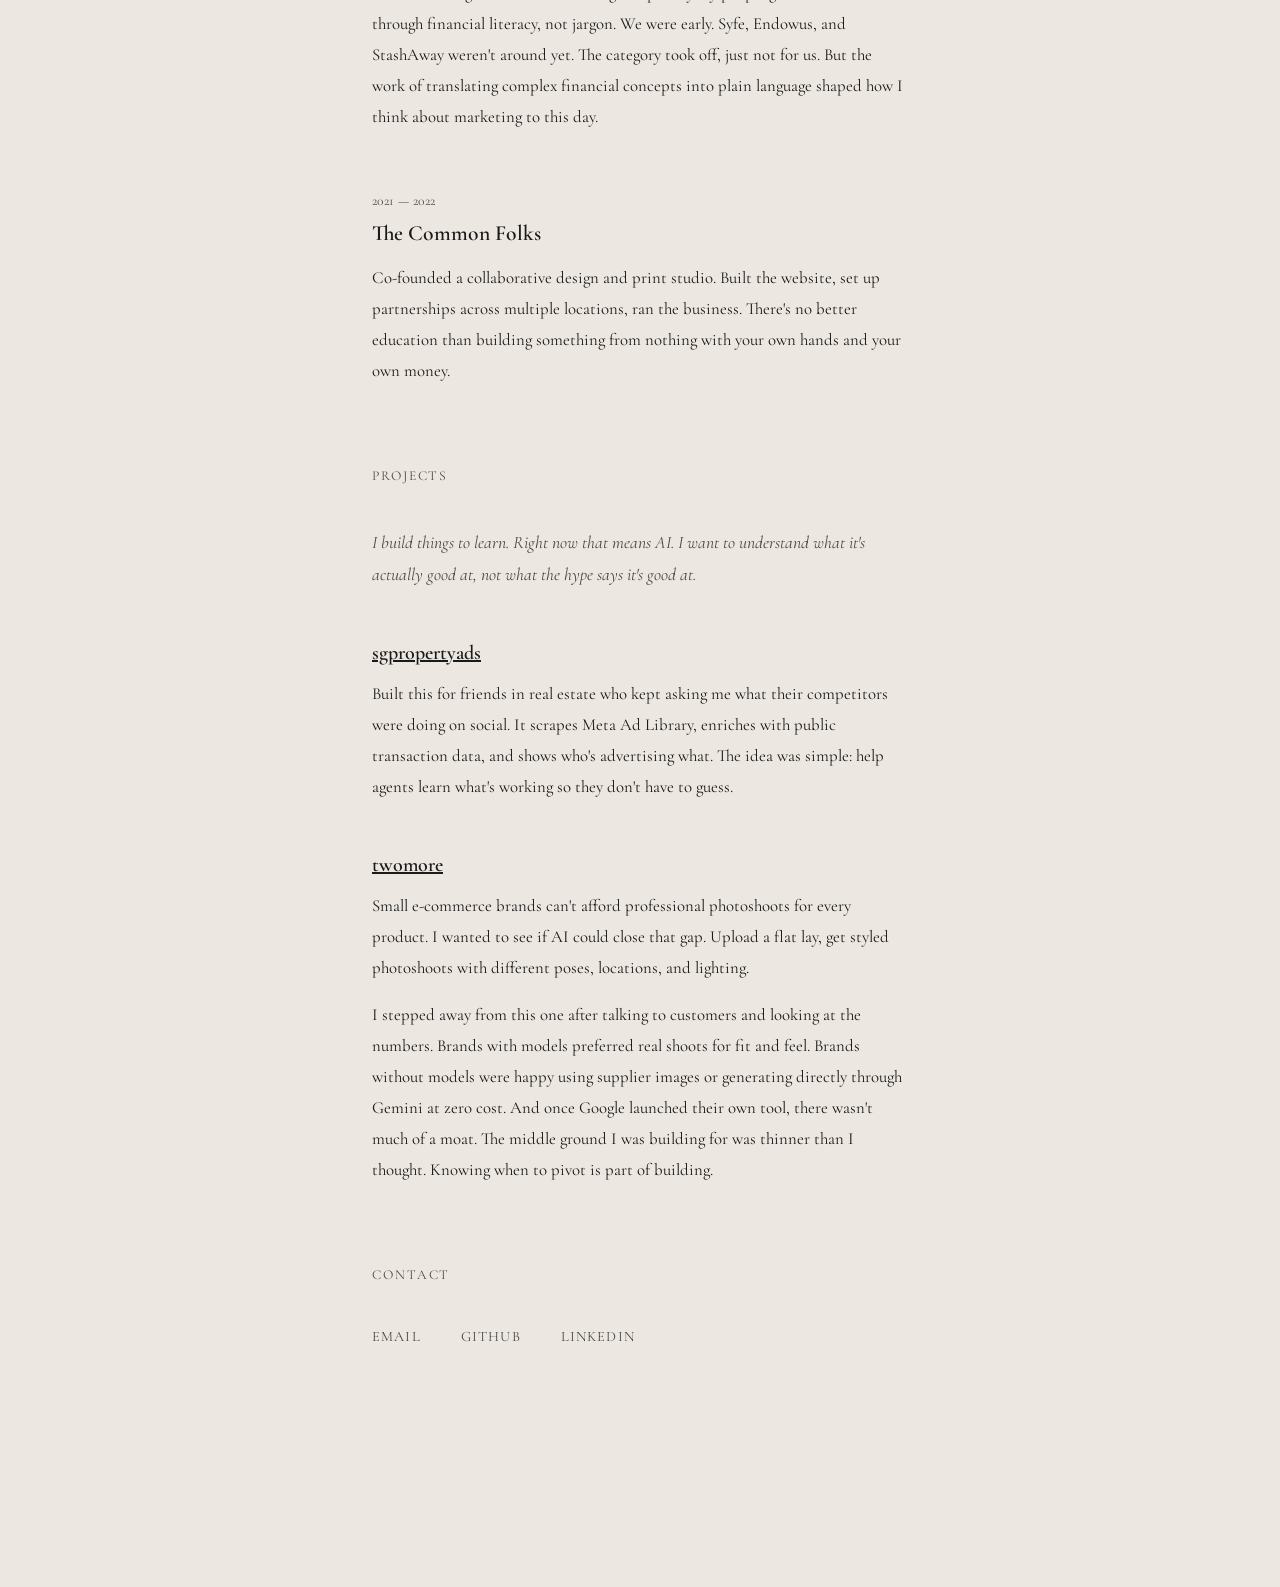
==== commit ab7982c6: "Replace Building with Friends of Friends in experience, remove content-creator project Co-Authored-B" ====
--- a/index.html
+++ b/index.html
@@ -58,8 +58,9 @@
 
       <div class="experience-item">
         <span class="period">2025 — present</span>
-        <h3>Building</h3>
-        <p>Exploring what AI is actually useful for by building with it. sgpropertyads for real estate agents, twomore for e-commerce brands, content-creator for influencer marketing. Each one an attempt to apply a decade of understanding users and markets to figure out where AI genuinely makes a difference to the people it's built for.</p>
+        <h3><a href="https://friendsoffriends.cc">Friends of Friends</a></h3>
+        <p>I spent years doing influencer marketing the manual way: scrolling through profiles, vetting creators one by one, reaching out, negotiating. Most of it is grunt work. And the results depend entirely on whether anyone checked if a creator's audience actually cares about what you sell.</p>
+        <p>Friends of Friends fixes the matching first. It analyses what creators actually post, who follows them, and whether their audience would walk through your door. Seconds instead of weeks. Starting with Singapore's food scene because that's the world I know. The best marketing has always been a friend telling a friend. The technology just helps you find the right one faster.</p>
       </div>
 
       <div class="experience-item">
@@ -110,16 +111,12 @@
         <p>I stepped away from this one after talking to customers and looking at the numbers. Brands with models preferred real shoots for fit and feel. Brands without models were happy using supplier images or generating directly through Gemini at zero cost. And once Google launched their own tool, there wasn't much of a moat. The middle ground I was building for was thinner than I thought. Knowing when to pivot is part of building.</p>
       </div>
 
-      <div class="project-item">
-        <h3>content-creator</h3>
-        <p>I spent years doing influencer marketing the manual way: finding creators, vetting them, reaching out, negotiating. It's slow and most of it is grunt work. This is my attempt to fix that. The vision is something like Claude Code but for influencer marketing. An agent that finds the right creators for your brand, contacts them, and manages the partnership. Right now it discovers and profiles nano-influencers in Singapore's food scene. The rest is coming.</p>
-      </div>
     </section>
 
     <section class="contact">
       <h2>Contact</h2>
       <ul>
-        <li><a href="mailto:joelseetoh@gmail.com">Email</a></li>
+        <li><a href="mailto:hello@joelseetoh.com">Email</a></li>
         <li><a href="https://github.com/kurosagii">GitHub</a></li>
         <li><a href="https://linkedin.com/in/joelseetoh">LinkedIn</a></li>
       </ul>
